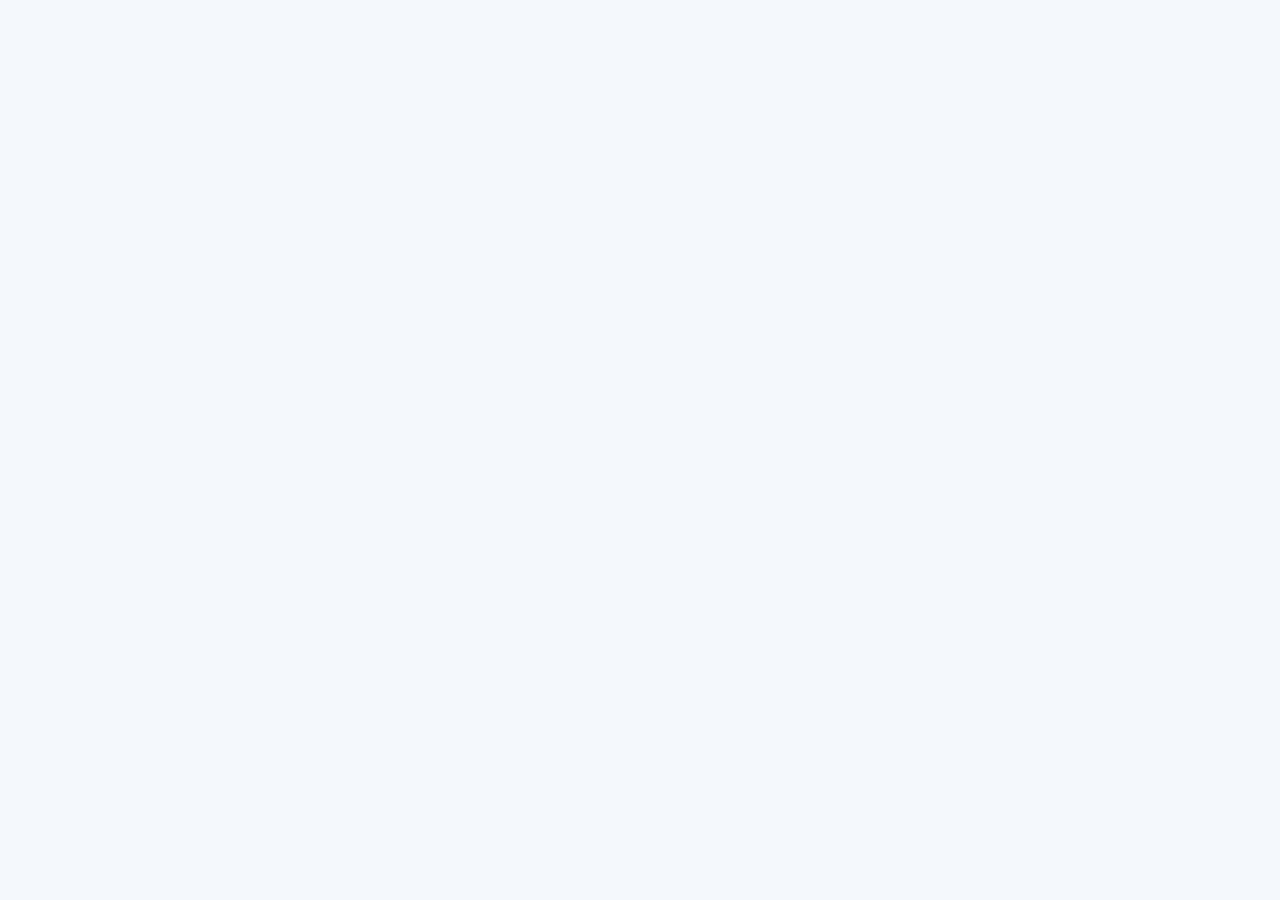
==== about.html @ c07c2651 "Add about.html with basic structure and styles" ====
<!DOCTYPE html>
<html lang="en">
<head>
<meta charset="UTF-8">
<meta name="viewport" content="width=device-width, initial-scale=1.0">
<title>About Us - BTK WORLD STANDARD</title>

<style>
body{
font-family:Arial,sans-serif;
margin:0;
background:#f4f8fc;
color:#333;
}

header{
background:#004aad;
color:white;
padding:30px;
text-align:center;
}

section{
max-width:1000px;
margin:auto;
padding:40px 20px;
}

h2{
color:#004aad;
}

.card{
background:white;
padding:25px;
border-radius:12px;
box-shadow:0 5px 15px rgba(0,0,0,.1);
margin-top:20px;
}

a{
display:inline-block;
margin-top:30px;
background:#004aad;
color:white;
padding:12px 25px;
text-decoration:none;
border-radius:8px;
}

footer{
background:#003366;
color:white;
text-align:center;
padding:20px;
margin-top:40px;
}
</style>

</head
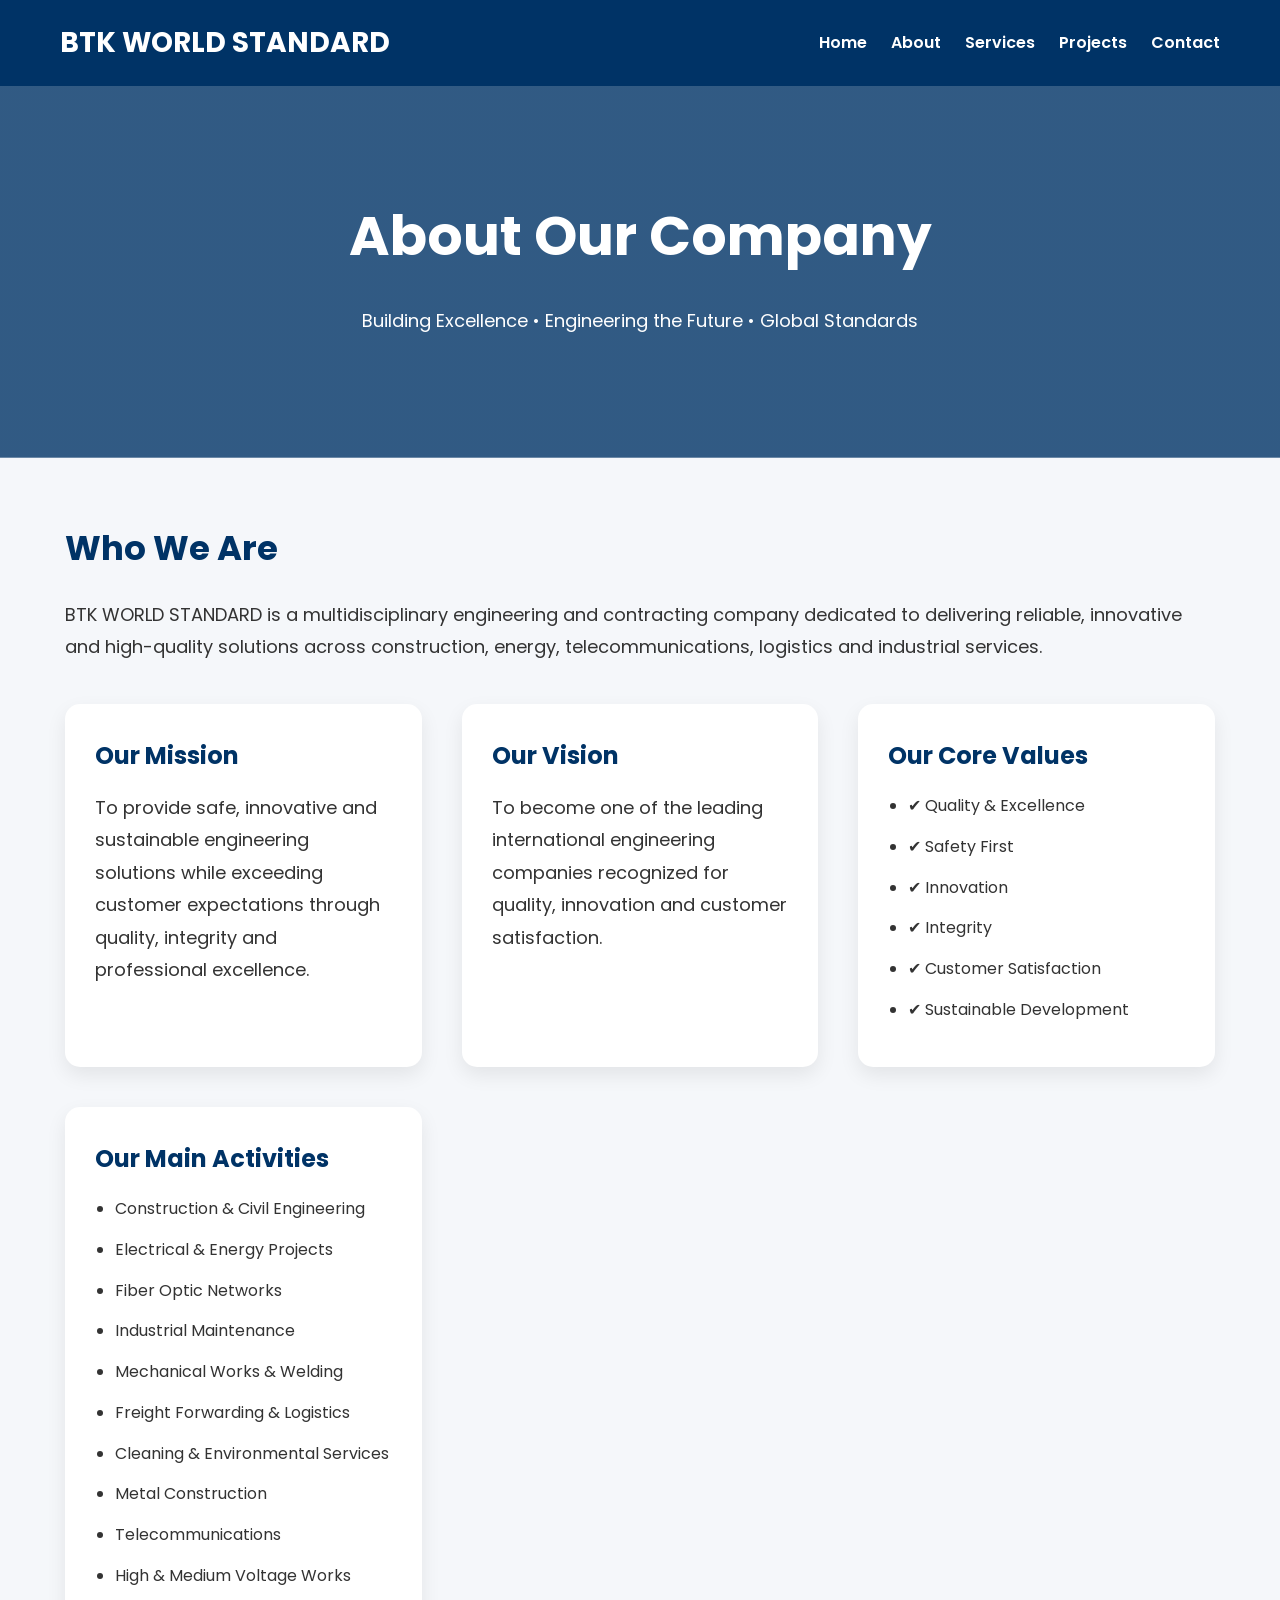
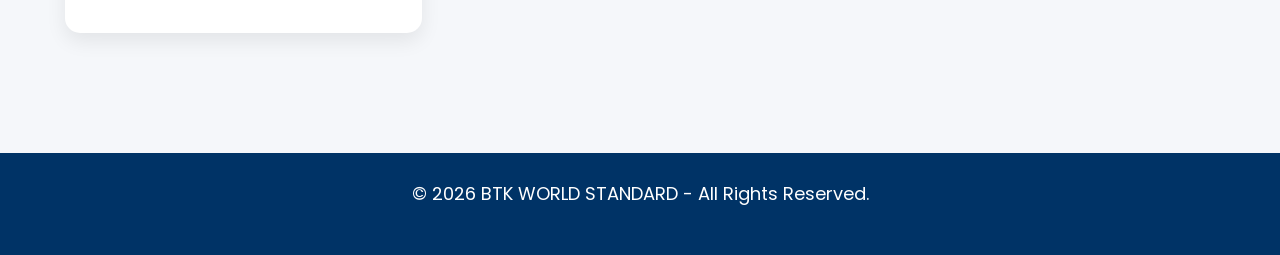
==== commit e812c219: "Update about.html" ====
--- a/about.html
+++ b/about.html
@@ -3,58 +3,251 @@
 <head>
 <meta charset="UTF-8">
 <meta name="viewport" content="width=device-width, initial-scale=1.0">
-<title>About Us - BTK WORLD STANDARD</title>
+<title>About | BTK WORLD STANDARD</title>
+
+<link href="https://fonts.googleapis.com/css2?family=Poppins:wght@300;400;600;700&display=swap" rel="stylesheet">
 
 <style>
+
+*{
+margin:0;
+padding:0;
+box-sizing:border-box;
+font-family:'Poppins',sans-serif;
+}
+
 body{
-font-family:Arial,sans-serif;
-margin:0;
-background:#f4f8fc;
+background:#f5f7fa;
 color:#333;
+line-height:1.8;
 }
 
 header{
-background:#004aad;
-color:white;
-padding:30px;
+background:#003366;
+padding:18px 60px;
+display:flex;
+justify-content:space-between;
+align-items:center;
+}
+
+.logo{
+color:white;
+font-size:28px;
+font-weight:bold;
+}
+
+nav a{
+color:white;
+text-decoration:none;
+margin-left:20px;
+font-weight:600;
+}
+
+nav a:hover{
+color:#00bfff;
+}
+
+.banner{
+background:linear-gradient(rgba(0,51,102,.80),rgba(0,51,102,.80)),
+url('https://images.unsplash.com/photo-1504307651254-35680f356dfd?auto=format&fit=crop&w=1500&q=80');
+background-size:cover;
+background-position:center;
+padding:100px 20px;
 text-align:center;
-}
-
-section{
-max-width:1000px;
+color:white;
+}
+
+.banner h1{
+font-size:55px;
+margin-bottom:20px;
+}
+
+.container{
+max-width:1200px;
 margin:auto;
-padding:40px 20px;
+padding:60px 25px;
 }
 
 h2{
-color:#004aad;
+color:#003366;
+margin-bottom:20px;
+font-size:34px;
+}
+
+p{
+margin-bottom:20px;
+font-size:18px;
+} .section{
+display:grid;
+grid-template-columns:repeat(auto-fit,minmax(350px,1fr));
+gap:40px;
+margin-top:40px;
 }
 
 .card{
 background:white;
-padding:25px;
-border-radius:12px;
-box-shadow:0 5px 15px rgba(0,0,0,.1);
-margin-top:20px;
-}
-
-a{
-display:inline-block;
-margin-top:30px;
-background:#004aad;
-color:white;
-padding:12px 25px;
-text-decoration:none;
-border-radius:8px;
+padding:30px;
+border-radius:15px;
+box-shadow:0 8px 20px rgba(0,0,0,.08);
+}
+
+.card h3{
+color:#003366;
+margin-bottom:15px;
+font-size:24px;
+}
+
+.card ul{
+padding-left:20px;
+}
+
+.card li{
+margin-bottom:12px;
 }
 
 footer{
 background:#003366;
 color:white;
 text-align:center;
-padding:20px;
-margin-top:40px;
-}
+padding:25px;
+margin-top:60px;
+}
+
 </style>
 
-</head 
+</head>
+
+<body>
+
+<header>
+
+<div class="logo">
+BTK WORLD STANDARD
+</div>
+
+<nav>
+
+<a href="index.html">Home</a>
+
+<a href="about.html">About</a>
+
+<a href="services.html">Services</a>
+
+<a href="projects.html">Projects</a>
+
+<a href="contact.html">Contact</a>
+
+</nav>
+
+</header>
+
+<section class="banner">
+
+<h1>About Our Company</h1>
+
+<p>
+Building Excellence • Engineering the Future • Global Standards
+</p>
+
+</section>
+
+<div class="container">
+
+<h2>Who We Are</h2>
+
+<p>
+
+BTK WORLD STANDARD is a multidisciplinary engineering and contracting company dedicated to delivering reliable, innovative and high-quality solutions across construction, energy, telecommunications, logistics and industrial services.
+
+</p>
+
+<div class="section">
+
+<div class="card">
+
+<h3>Our Mission</h3>
+
+<p>
+
+To provide safe, innovative and sustainable engineering solutions while exceeding customer expectations through quality, integrity and professional excellence.
+
+</p>
+
+</div>
+
+<div class="card">
+
+<h3>Our Vision</h3>
+
+<p>
+
+To become one of the leading international engineering companies recognized for quality, innovation and customer satisfaction.
+
+</p>
+
+</div> 
+  <div class="card">
+
+<h3>Our Core Values</h3>
+
+<ul>
+
+<li>✔ Quality & Excellence</li>
+
+<li>✔ Safety First</li>
+
+<li>✔ Innovation</li>
+
+<li>✔ Integrity</li>
+
+<li>✔ Customer Satisfaction</li>
+
+<li>✔ Sustainable Development</li>
+
+</ul>
+
+</div>
+
+<div class="card">
+
+<h3>Our Main Activities</h3>
+
+<ul>
+
+<li>Construction & Civil Engineering</li>
+
+<li>Electrical & Energy Projects</li>
+
+<li>Fiber Optic Networks</li>
+
+<li>Industrial Maintenance</li>
+
+<li>Mechanical Works & Welding</li>
+
+<li>Freight Forwarding & Logistics</li>
+
+<li>Cleaning & Environmental Services</li>
+
+<li>Metal Construction</li>
+
+<li>Telecommunications</li>
+
+<li>High & Medium Voltage Works</li>
+
+</ul>
+
+</div>
+
+</div>
+
+</div>
+
+<footer>
+
+<p>© 2026 BTK WORLD STANDARD - All Rights Reserved.</p>
+
+</footer>
+
+</body>
+
+</html> 
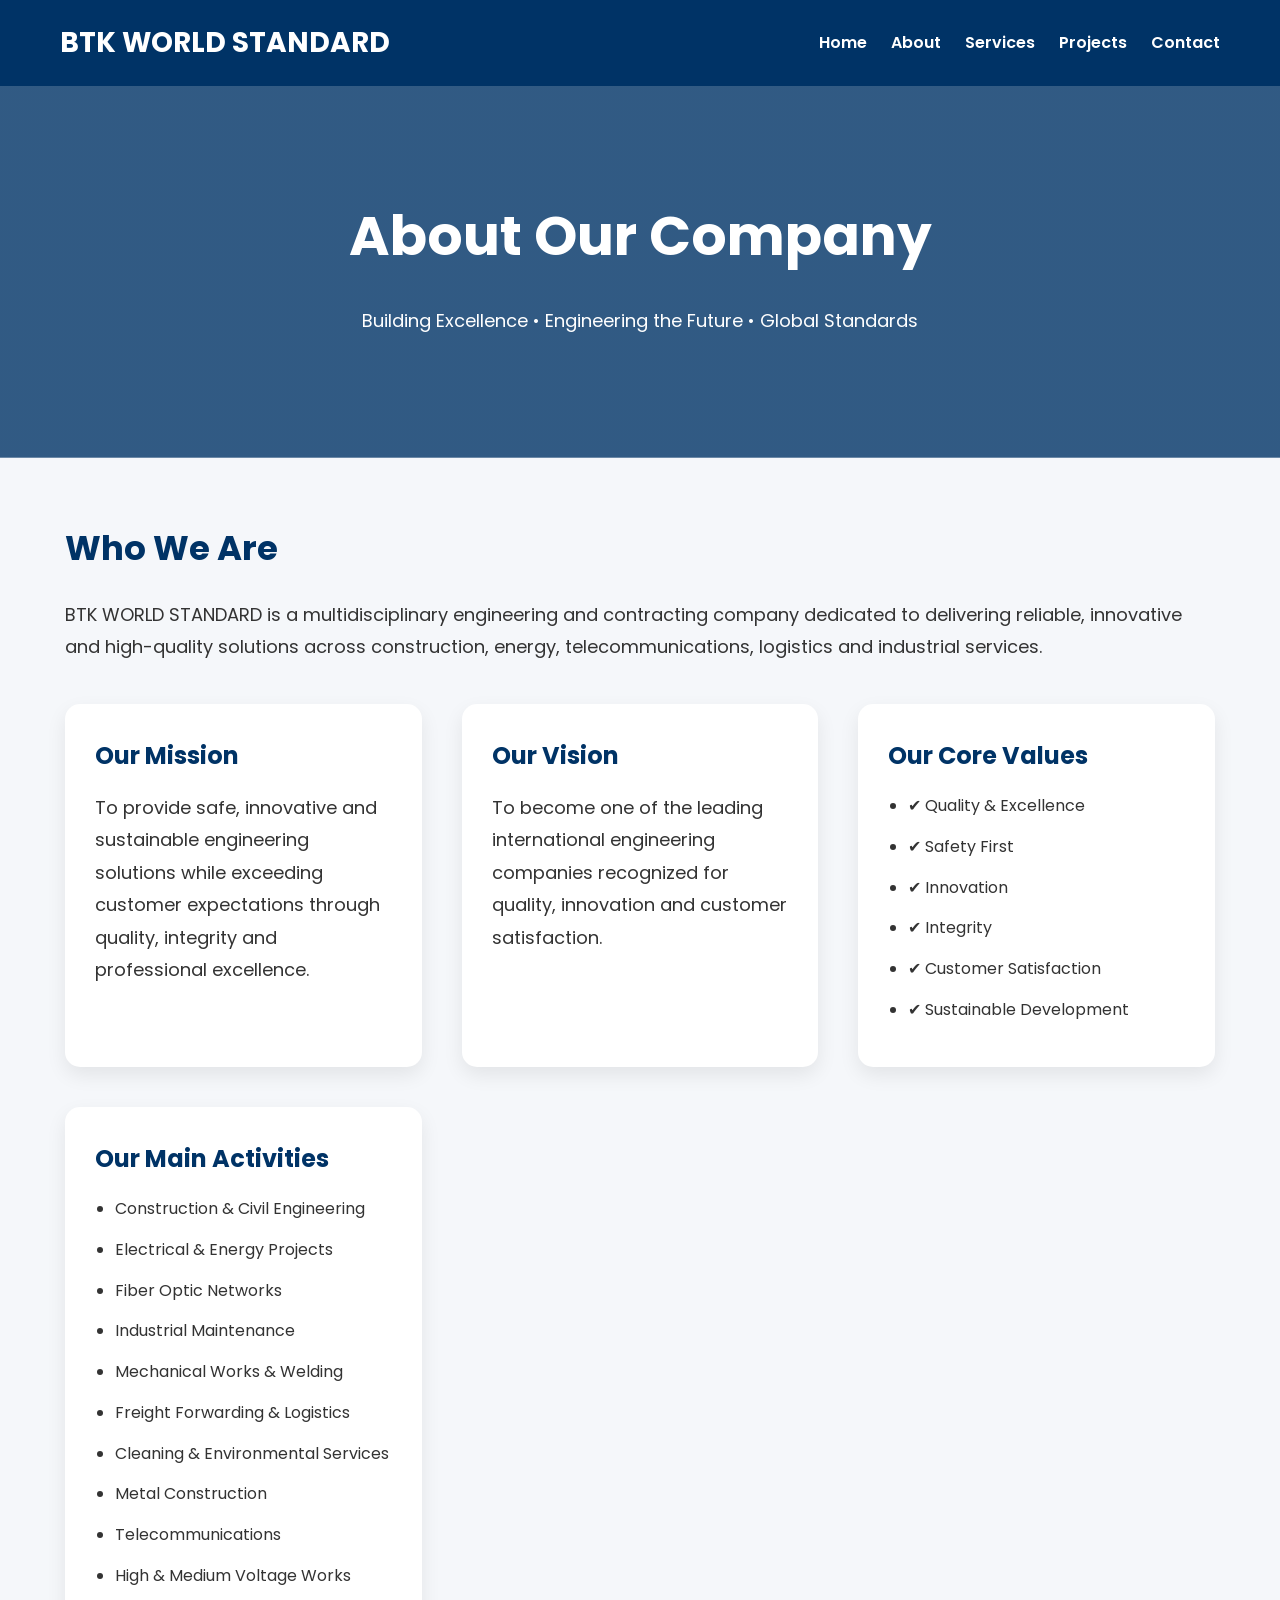
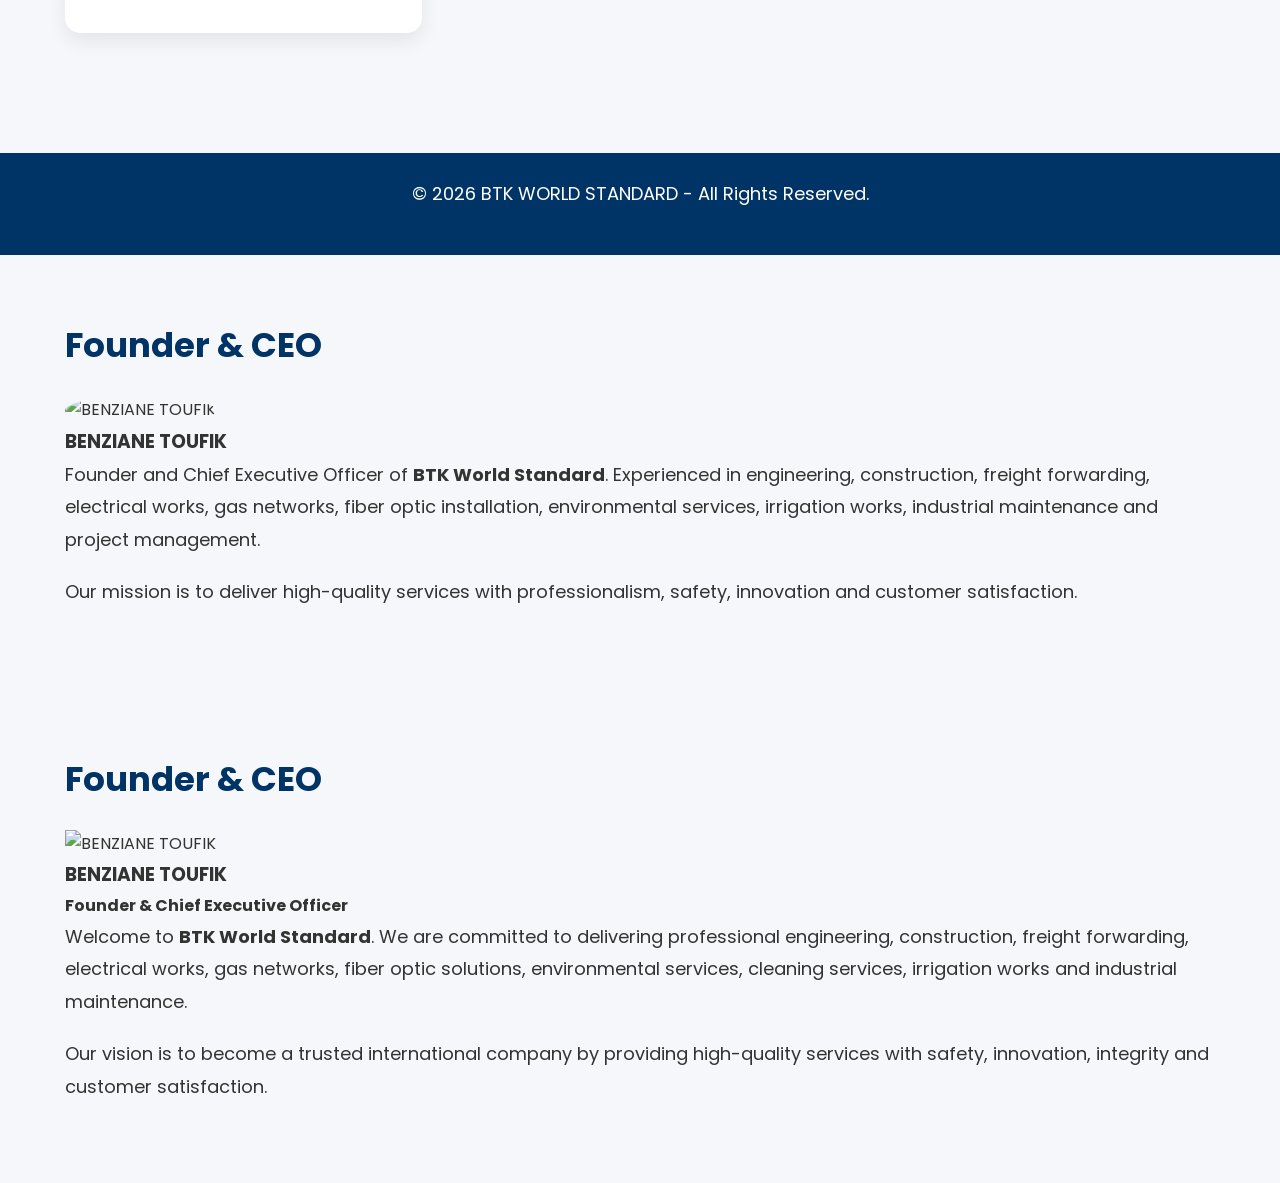
==== commit 99560e88: "Update about.html" ====
--- a/about.html
+++ b/about.html
@@ -250,4 +250,54 @@
 
 </body>
 
-</html> 
+</html> <section class="founder">
+    <div class="container">
+        <h2>Founder & CEO</h2>
+
+        <!-- ضع صورتك هنا لاحقاً -->
+        <img src="images/benziane-toufik.jpg" alt="BENZIANE TOUFIK" width="220" style="border-radius:50%;">
+
+        <h3>BENZIANE TOUFIK</h3>
+
+        <p>
+            Founder and Chief Executive Officer of <strong>BTK World Standard</strong>.
+            Experienced in engineering, construction, freight forwarding, electrical works,
+            gas networks, fiber optic installation, environmental services,
+            irrigation works, industrial maintenance and project management.
+        </p>
+
+        <p>
+            Our mission is to deliver high-quality services with professionalism,
+            safety, innovation and customer satisfaction.
+        </p>
+    </div>
+</section> 
+<section class="founder">
+    <div class="container">
+
+        <h2>Founder & CEO</h2>
+
+        <img src="images/benziane-toufik.png"
+             alt="BENZIANE TOUFIK"
+             class="founder-photo">
+
+        <h3>BENZIANE TOUFIK</h3>
+
+        <h4>Founder & Chief Executive Officer</h4>
+
+        <p>
+            Welcome to <strong>BTK World Standard</strong>.
+            We are committed to delivering professional engineering,
+            construction, freight forwarding, electrical works,
+            gas networks, fiber optic solutions, environmental services,
+            cleaning services, irrigation works and industrial maintenance.
+        </p>
+
+        <p>
+            Our vision is to become a trusted international company by
+            providing high-quality services with safety, innovation,
+            integrity and customer satisfaction.
+        </p>
+
+    </div>
+</section> 
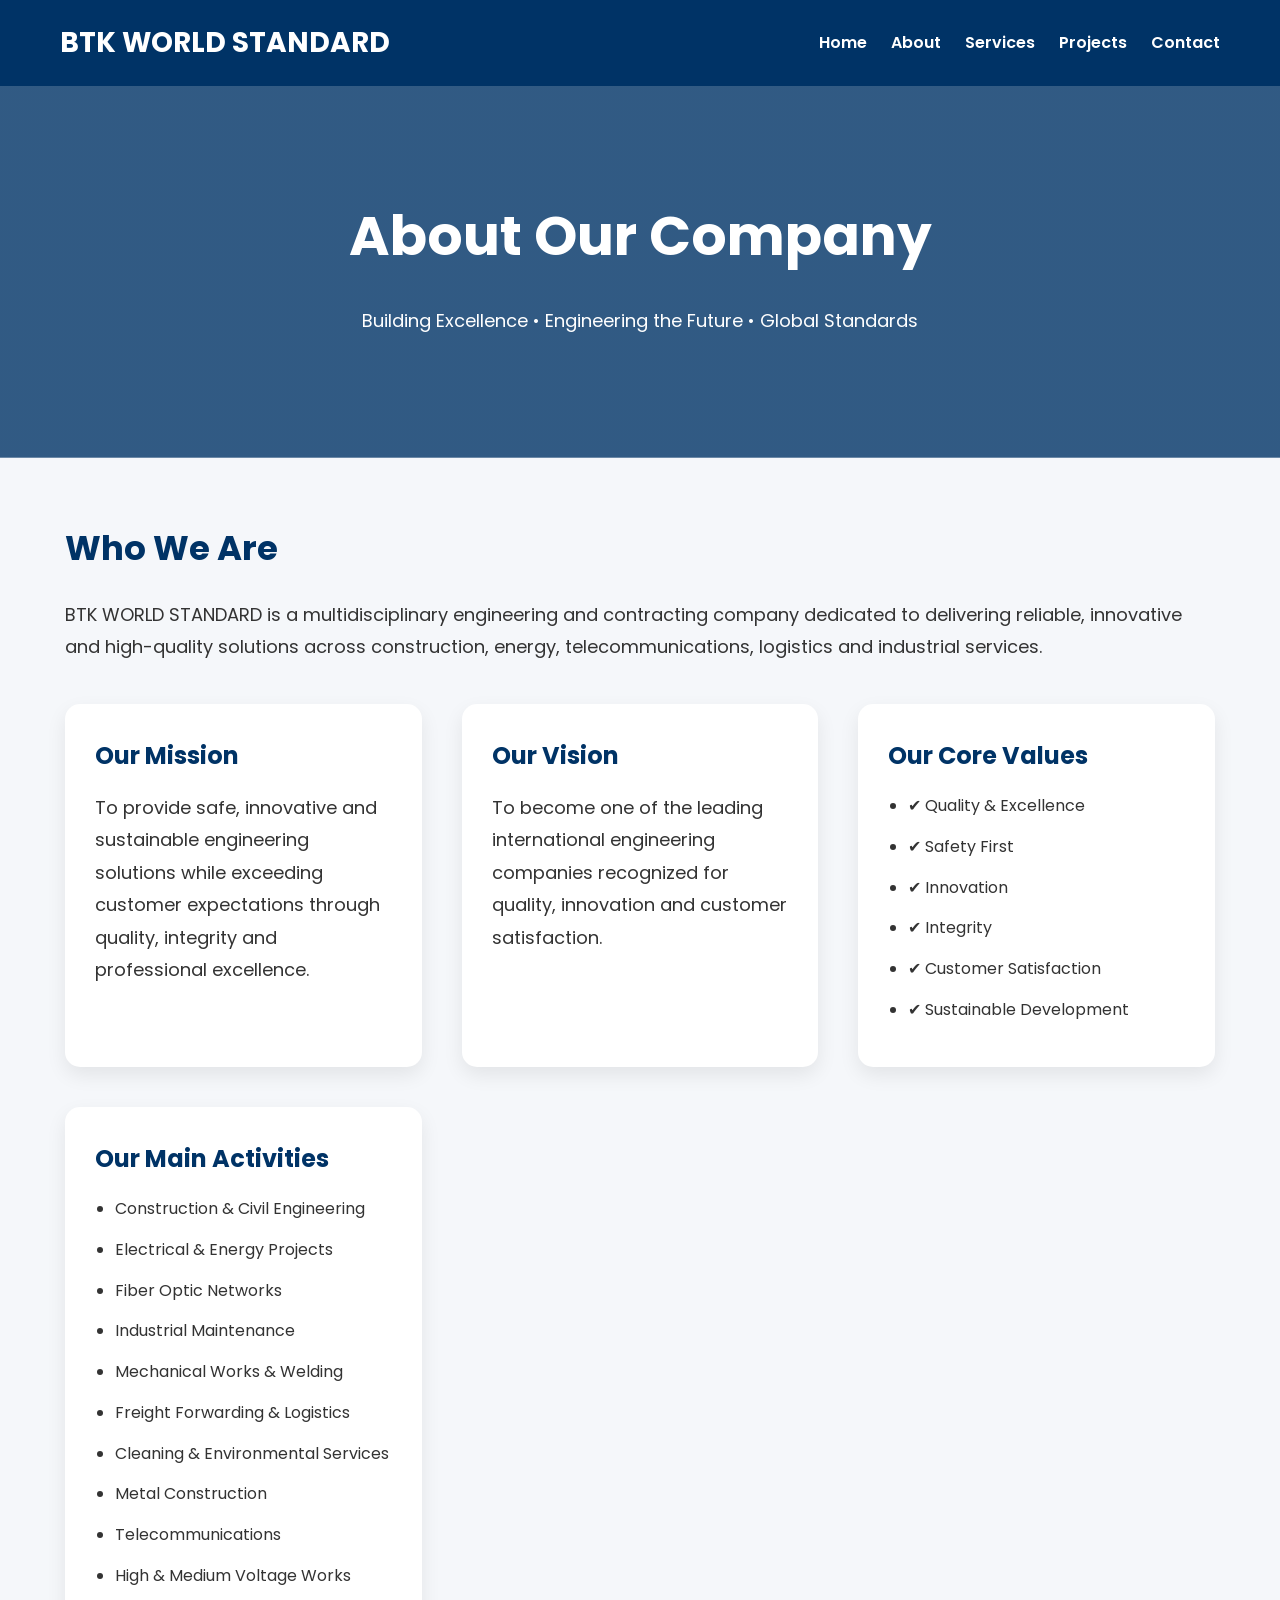
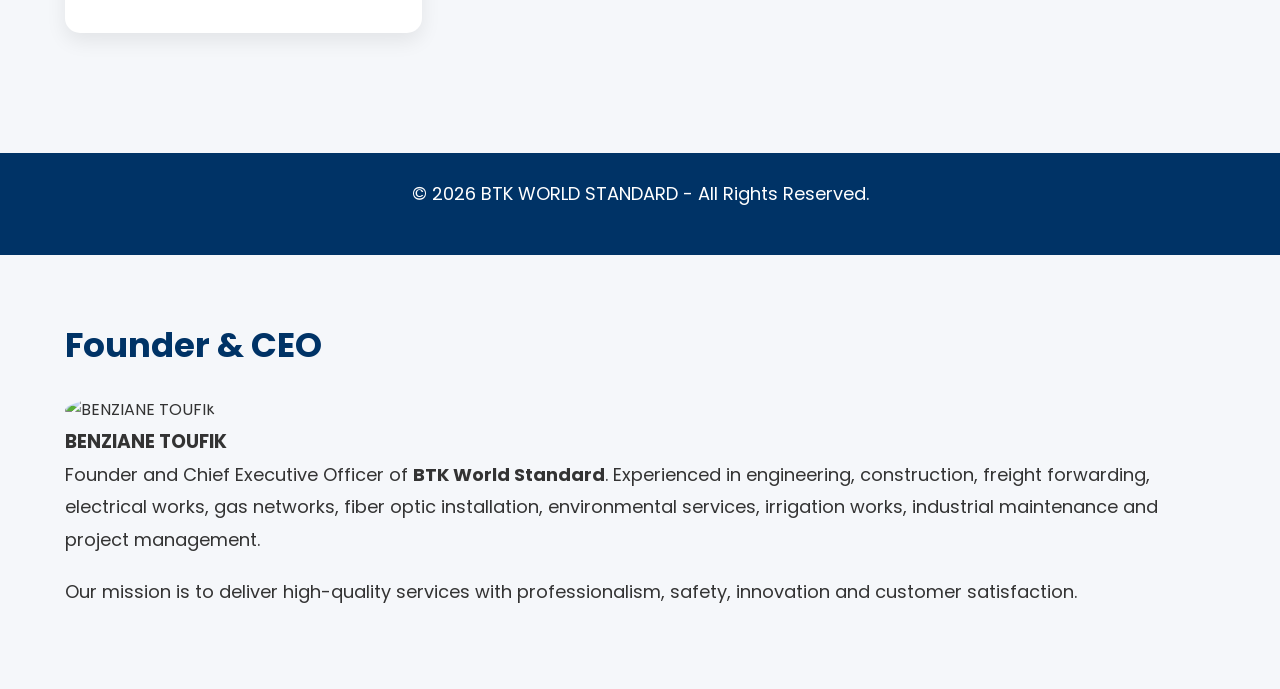
==== commit 9a6b76f2: "Update about.html" ====
--- a/about.html
+++ b/about.html
@@ -272,32 +272,5 @@
         </p>
     </div>
 </section> 
-<section class="founder">
-    <div class="container">
-
-        <h2>Founder & CEO</h2>
-
-        <img src="images/benziane-toufik.png"
-             alt="BENZIANE TOUFIK"
-             class="founder-photo">
-
-        <h3>BENZIANE TOUFIK</h3>
-
-        <h4>Founder & Chief Executive Officer</h4>
-
-        <p>
-            Welcome to <strong>BTK World Standard</strong>.
-            We are committed to delivering professional engineering,
-            construction, freight forwarding, electrical works,
-            gas networks, fiber optic solutions, environmental services,
-            cleaning services, irrigation works and industrial maintenance.
-        </p>
-
-        <p>
-            Our vision is to become a trusted international company by
-            providing high-quality services with safety, innovation,
-            integrity and customer satisfaction.
-        </p>
-
-    </div>
-</section> 
+
+   
